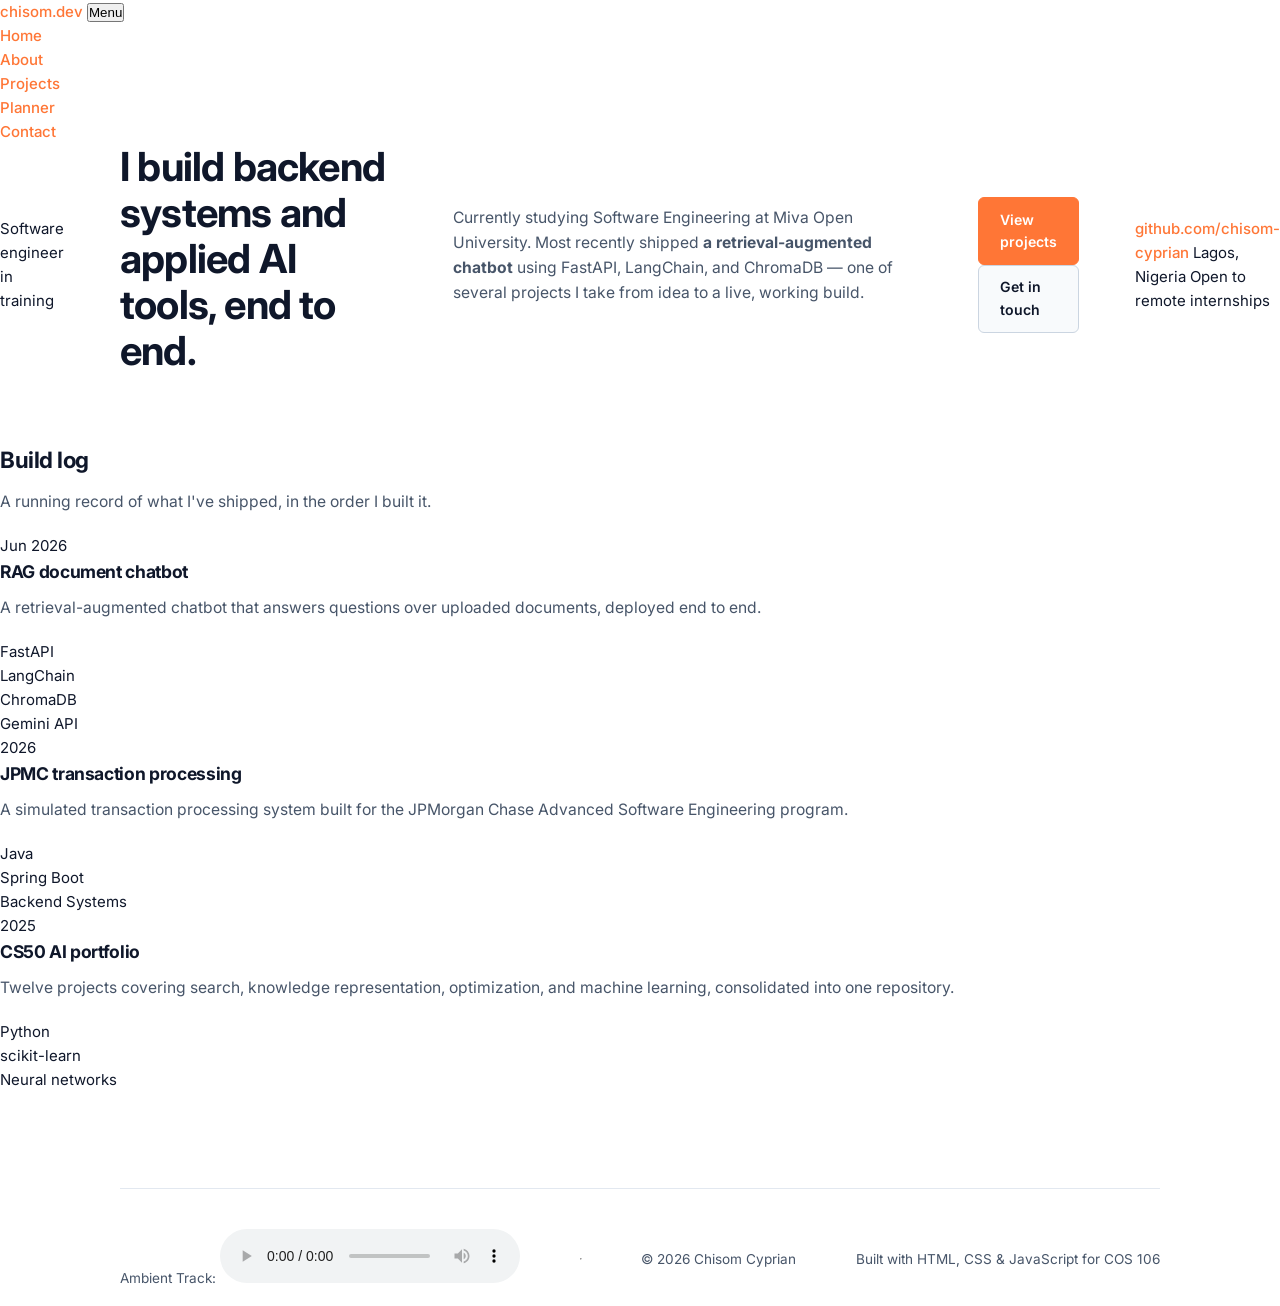
==== index.html @ abaf643e "COS 106 term project" ====
<!doctype html>
<html lang="en">
  <head>
    <meta charset="UTF-8" />
    <meta name="viewport" content="width=device-width, initial-scale=1.0" />
    <title>Chisom Cyprian — Backend &amp; AI Engineering</title>
    <meta
      name="description"
      content="Portfolio of Chisom Cyprian, software engineering student building backend systems and applied AI projects."
    />
    <link rel="preconnect" href="https://fonts.googleapis.com" />
    <link
      href="https://fonts.googleapis.com/css2?family=Source+Serif+4:wght@500;600;700&family=Inter:wght@400;500;600;700&family=IBM+Plex+Mono:wght@400;500&display=swap"
      rel="stylesheet"
    />
    <link rel="stylesheet" href="style.css" />
  </head>
  <body>
    <header class="topnav">
      <div class="topnav__inner">
        <a href="index.html" class="brand"
          >chisom<span class="dot">.</span>dev</a
        >
        <button class="navtoggle" aria-expanded="false">Menu</button>
        <nav>
          <ul class="navlinks">
            <li><a href="index.html" aria-current="page">Home</a></li>
            <li><a href="about.html">About</a></li>
            <li><a href="projects.html">Projects</a></li>
            <li><a href="planner.html">Planner</a></li>
            <li><a href="contact.html">Contact</a></li>
          </ul>
        </nav>
      </div>
    </header>

    <main>
      <section class="hero wide">
        <span class="kicker">Software engineer in training</span>
        <h1>I build backend systems and applied&nbsp;AI tools, end to end.</h1>
        <p class="hero__proof">
          Currently studying Software Engineering at Miva Open University. Most
          recently shipped <strong>a retrieval-augmented chatbot</strong> using
          FastAPI, LangChain, and ChromaDB — one of several projects I take from
          idea to a live, working build.
        </p>
        <div class="hero__cta">
          <a href="projects.html" class="btn btn--primary">View projects</a>
          <a href="contact.html" class="btn">Get in touch</a>
        </div>
        <div class="signal-row">
          <a
            href="https://github.com/chisom-cyprian"
            target="_blank"
            rel="noopener"
            >github.com/chisom-cyprian</a
          >
          <span>Lagos, Nigeria</span>
          <span>Open to remote internships</span>
        </div>
      </section>

      <section class="buildlog wide">
        <h2>Build log</h2>
        <p class="sub">
          A running record of what I've shipped, in the order I built it.
        </p>

        <div class="log-entry">
          <div class="log-entry__date">Jun 2026</div>
          <div class="log-entry__body">
            <h3>RAG document chatbot</h3>
            <p>
              A retrieval-augmented chatbot that answers questions over uploaded
              documents, deployed end to end.
            </p>
            <ul class="stack-list">
              <li>FastAPI</li>
              <li>LangChain</li>
              <li>ChromaDB</li>
              <li>Gemini API</li>
            </ul>
          </div>
        </div>

        <div class="log-entry">
          <div class="log-entry__date">2026</div>
          <div class="log-entry__body">
            <h3>JPMC transaction processing</h3>
            <p>
              A simulated transaction processing system built for the JPMorgan
              Chase Advanced Software Engineering program.
            </p>
            <ul class="stack-list">
              <li>Java</li>
              <li>Spring Boot</li>
              <li>Backend Systems</li>
            </ul>
          </div>
        </div>

        <div class="log-entry">
          <div class="log-entry__date">2025</div>
          <div class="log-entry__body">
            <h3>CS50 AI portfolio</h3>
            <p>
              Twelve projects covering search, knowledge representation,
              optimization, and machine learning, consolidated into one
              repository.
            </p>
            <ul class="stack-list">
              <li>Python</li>
              <li>scikit-learn</li>
              <li>Neural networks</li>
            </ul>
          </div>
        </div>
      </section>
    </main>

    <footer class="site-footer">
      <div class="site-footer__inner">
        <div class="audio-container">
          <span class="audio-label">Ambient Track:</span>
          <audio
            src="alex-morgan-chill-545522.mp3"
            controls
            loop
            class="ambient-player"
          ></audio>
        </div>
        <hr class="footer-divider" />
        <span>© 2026 Chisom Cyprian</span>
        <span>Built with HTML, CSS &amp; JavaScript for COS 106</span>
      </div>
    </footer>

    <script src="site.js"></script>
  </body>
</html>
---- style.css ----
/* =========================================================
   Chisom Cyprian - Portfolio
   Theme: High-Contrast Light Studio & Developer Console (Clean Light)
   Minimal typography, stone borders, neon-orange signature accents
   ========================================================= */

:root {
  --bg: #ffffff;          /* Pure white canvas background */
  --bg-raised: #f8fafc;   /* Slate tinted sidebar panel tone */
  --bg-card: #f1f5f9;     /* Structured cool gray container accents */
  --border: #e2e8f0;       /* Fine structural dividers */
  --border-dark: #cbd5e1;  /* High-contrast element lines */
  --text: #0f172a;        /* Deep midnight ink text for maximum readability */
  --text-dim: #475569;    /* Muted charcoal explanation copy */
  --text-faint: #94a3b8;  /* Code metadata stamp color */
  
  /* Brand Signature Accent System */
  --accent: #ff7636;      /* Electric Brave Orange */
  --accent-hover: #e05313;
  --accent-soft: rgba(255, 118, 54, 0.08);
  --danger: #ef4444;

  --mono: "JetBrains Mono", "Fira Code", "SFMono-Regular", monospace;
  --sans: "Inter", -apple-system, BlinkMacSystemFont, "Segoe UI", sans-serif;

  --radius: 6px;
  --gap: 1.5rem;
  --maxw: 1040px;
}

/* ---------- Core Document Resets ---------- */
* { 
  box-sizing: border-box; 
  margin: 0; 
  padding: 0;
}

html { 
  scroll-behavior: smooth; 
  background: var(--bg);
}

body {
  background: var(--bg);
  color: var(--text);
  font-family: var(--sans);
  line-height: 1.6;
  font-size: 15px;
  -webkit-font-smoothing: antialiased;
  position: relative;
  min-height: 100vh;
}

/* Navigation List Bullet Stripping Reset */
.sidebar nav ul {
  list-style-type: none !important;
  padding: 0 !important;
  margin: 0 !important;
  display: flex;
  flex-direction: column;
  gap: 0.35rem;
}

.sidebar nav ul li {
  padding-left: 0 !important;
  margin-bottom: 0 !important;
}

.sidebar nav ul li::before {
  content: "" !important; 
}

/* Interactive Canvas Positioning Override */
#bg-interactive-canvas {
  position: fixed;
  top: 0;
  left: 0;
  width: 100vw;
  height: 100vh;
  z-index: -1;
  pointer-events: none;
  display: block;
  opacity: 0.15; /* Softened for light background contrast */
}

/* Typography Elements */
h1, h2, h3, h4 {
  font-weight: 700;
  letter-spacing: -0.02em;
  color: var(--text);
  margin-bottom: 0.5em;
}

p { 
  color: var(--text-dim); 
  margin-bottom: 1.25rem;
  font-size: 0.98rem;
}

a { 
  color: var(--accent); 
  text-decoration: none; 
  font-weight: 500;
  transition: color 0.15s ease;
}
a:hover { 
  color: var(--accent-hover); 
  text-decoration: none; 
}

/* ---------- Structural Application Shell Layout ---------- */
.shell {
  display: flex;
  min-height: 100vh;
}

.sidebar {
  width: 260px;
  flex-shrink: 0;
  background: var(--bg-raised);
  border-right: 1px solid var(--border);
  padding: 2.5rem 1.5rem;
  position: sticky;
  top: 0;
  height: 100vh;
  display: flex;
  flex-direction: column;
}

.sidebar__brand {
  font-size: 1.2rem;
  color: var(--text);
  font-weight: 800;
  letter-spacing: -0.03em;
  margin-bottom: 0.25rem;
}
.sidebar__brand span { color: var(--accent); }

.sidebar__role {
  font-size: 0.72rem;
  color: var(--accent);
  font-family: var(--mono);
  text-transform: uppercase;
  letter-spacing: 0.08em;
  margin-bottom: 2.5rem;
}

.sidebar nav a {
  display: flex;
  align-items: center;
  font-family: var(--sans);
  font-weight: 500;
  font-size: 0.92rem;
  color: var(--text-dim);
  padding: 0.6rem 0.85rem;
  border-radius: var(--radius);
  transition: all 0.15s ease;
}

.sidebar nav a:hover {
  color: var(--text);
  background: rgba(0, 0, 0, 0.04);
}

.sidebar nav a[aria-current="page"] {
  color: var(--accent-hover);
  background: var(--accent-soft);
  border-left: 3px solid var(--accent);
  border-radius: 0 var(--radius) var(--radius) 0;
  font-weight: 600;
}

.sidebar__footer {
  margin-top: auto;
  font-size: 0.72rem;
  color: var(--text-faint);
  font-family: var(--mono);
}

/* ---------- Main Content Viewport Wrapper ---------- */
.main { 
  flex: 1; 
  min-width: 0; 
}

.page {
  max-width: var(--maxw);
  margin: 0 auto;
  padding: 4rem 3rem 6rem;
}

.breadcrumb {
  font-family: var(--mono);
  font-size: 0.78rem;
  color: var(--text-faint);
  margin-bottom: 2rem;
}
.breadcrumb .cur { color: var(--text-dim); }

.eyebrow {
  font-family: var(--mono);
  font-size: 0.75rem;
  text-transform: uppercase;
  letter-spacing: 0.1em;
  color: var(--accent);
  margin-bottom: 0.75rem;
  display: block;
}

/* ---------- Clean Content Sectioning ---------- */
.section { 
  margin: 4rem 0; 
}

.section > h2 {
  font-size: 1.4rem;
  font-weight: 700;
  border-bottom: 1px solid var(--border);
  padding-bottom: 0.6rem;
  margin-bottom: 1.75rem;
  color: var(--text);
}

/* Content Grids */
.grid {
  display: grid;
  gap: var(--gap);
}
.grid--2 { grid-template-columns: repeat(2, 1fr); }
.grid--3 { grid-template-columns: repeat(3, 1fr); }

/* Container Block Style */
.card {
  background: var(--bg-card);
  border: 1px solid var(--border);
  border-radius: var(--radius);
  padding: 1.75rem;
  transition: border-color 0.2s ease, transform 0.2s ease;
}
.card:hover {
  border-color: var(--border-dark);
}

/* Custom Ordered Check Indicators */
.section ul {
  list-style: none;
}
.section ul li {
  position: relative;
  padding-left: 1.25rem;
  margin-bottom: 0.6rem;
  color: var(--text-dim);
  font-size: 0.95rem;
}
.section ul li::before {
  content: "→";
  position: absolute;
  left: 0;
  color: var(--accent);
  font-weight: bold;
}

/* Profile Section Layout */
.hero {
  display: flex;
  gap: 3.5rem;
  align-items: center;
  margin-bottom: 3.5rem;
}
.hero__text { flex: 1; }
.hero h1 { font-size: 2.5rem; line-height: 1.15; margin-bottom: 0.75rem; }

.hero__photo {
  width: 130px;
  height: 130px;
  border-radius: 50%;
  border: 2px solid var(--border-dark);
  object-fit: cover;
  box-shadow: 0 4px 20px rgba(0,0,0,0.08);
}

/* ---------- Dual Video Dashboard Layout Grid ---------- */
.video-grid {
  display: grid;
  grid-template-columns: repeat(2, 1fr); 
  gap: var(--gap);
  margin-top: 1.5rem;
}

.video-grid .video-workspace {
  max-width: 100%; 
  margin-top: 0;
  display: flex;
  flex-direction: column;
}

.video-workspace {
  background: var(--bg-raised);
  border: 1px solid var(--border);
  border-left: 3px solid var(--accent);
  border-radius: var(--radius);
  padding: 1.25rem;
  margin-top: 1rem;
}

.video-workspace__meta {
  display: flex;
  align-items: center;
  gap: 0.75rem;
  margin-bottom: 1rem;
  font-family: var(--mono);
  font-size: 0.78rem;
}

.video-workspace__status-icon {
  width: 6px;
  height: 6px;
  background-color: var(--accent);
  border-radius: 50%;
  display: inline-block;
  animation: videoPulse 1.8s infinite ease-in-out;
}

.video-workspace__filename {
  color: var(--text);
  font-weight: 600;
}

.video-workspace__badge {
  color: var(--accent-hover);
  background: var(--accent-soft);
  padding: 0.15rem 0.4rem;
  border-radius: 3px;
  font-size: 0.7rem;
  font-weight: 600;
  margin-left: auto;
}

/* Fixed Rectangular Clipping Bounding Box Frame */
.video-workspace__wrapper {
  position: relative;
  width: 100%;
  height: 240px; 
  background: #f1f5f9; /* Smooth placeholder frame color for light mode */
  border-radius: calc(var(--radius) - 2px);
  overflow: hidden;
  border: 1px solid var(--border);
}

.video-workspace__wrapper video {
  width: 100%;
  height: 100%;
  display: block;
  object-fit: cover; 
  object-position: center;
}

.video-workspace__caption {
  margin-top: 1rem; 
  margin-bottom: 0; 
  font-size: 0.88rem; 
  color: var(--text-dim);
  line-height: 1.5;
}

@keyframes videoPulse {
  0% { transform: scale(0.9); opacity: 0.4; }
  50% { transform: scale(1.1); opacity: 1; }
  100% { transform: scale(0.9); opacity: 0.4; }
}

/* ---------- Project Item Blocks ---------- */
.project {
  display: flex;
  flex-direction: column;
  gap: 0.5rem;
}
.project h3 { font-size: 1.15rem; margin-bottom: 0.25rem; }
.project__meta { font-family: var(--mono); font-size: 0.75rem; color: var(--text-dim); }

/* ---------- Production Forms & Inputs Components ---------- */
input[type="text"],
input[type="email"],
textarea {
  width: 100%;
  background: var(--bg);
  border: 1px solid var(--border-dark);
  color: var(--text);
  font-family: var(--sans);
  font-size: 0.95rem;
  padding: 0.75rem 1rem;
  border-radius: var(--radius);
  transition: all 0.15s ease;
}
input:focus, textarea:focus {
  border-color: var(--accent);
  background: var(--bg);
  outline: none;
}

.btn {
  display: inline-flex;
  align-items: center;
  gap: 0.5rem;
  font-family: var(--sans);
  font-weight: 600;
  font-size: 0.88rem;
  padding: 0.65rem 1.3rem;
  border-radius: var(--radius);
  border: 1px solid var(--border-dark);
  background: var(--bg-raised);
  color: var(--text);
  cursor: pointer;
  transition: all 0.15s ease;
}
.btn:hover { border-color: var(--text); background: var(--border); }

.btn--primary {
  background: var(--accent);
  border-color: var(--accent);
  color: #ffffff;
}
.btn--primary:hover { background: var(--accent-hover); border-color: var(--accent-hover); }

/* ---------- Task Tracker Planner UI Layout ---------- */
.task {
  background: var(--bg-raised);
  border: 1px solid var(--border);
  border-radius: var(--radius);
  padding: 1rem 1.25rem;
  display: flex;
  align-items: center;
  gap: 1rem;
  margin-bottom: 0.5rem;
}
.task__text { color: var(--text); font-weight: 500; }
.task.done .task__text { color: var(--text-faint); text-decoration: line-through; }

/* ---------- Dynamic Status Layout Footer ---------- */
.site-footer {
  border-top: 1px solid var(--border);
  padding: 2.5rem 0 1rem 0;
  font-size: 0.85rem;
  color: var(--text-dim);
  max-width: var(--maxw);
  margin: 6rem auto 0 auto;
}
.site-footer__inner {
  display: flex;
  justify-content: space-between;
  align-items: center;
}
.footer-status { display: flex; align-items: center; gap: 0.5rem; font-family: var(--mono); }
.status-dot {
  width: 8px; height: 8px;
  background-color: #10b981; 
  border-radius: 50%;
  display: inline-block;
  box-shadow: 0 0 6px #10b981;
}

/* Mobile Screen Responsive Adaptations */
@media (max-width: 900px) {
  .video-grid { grid-template-columns: 1fr; }
}

@media (max-width: 860px) {
  .grid--2, .grid--3 { grid-template-columns: 1fr; }
  .hero { flex-direction: column-reverse; text-align: center; gap: 1.5rem; }
  .hero__photo { width: 110px; height: 110px; }
}

@media (max-width: 760px) {
  .shell { flex-direction: column; }
  .sidebar { width: 100%; height: auto; border-right: none; border-bottom: 1px solid var(--border); padding: 1.5rem; }
  .sidebar__role { margin-bottom: 1rem; }
  .sidebar nav ul { flex-direction: row; flex-wrap: wrap; gap: 0.5rem; }
  .page { padding: 2rem 1.5rem; }
  .site-footer__inner { flex-direction: column; gap: 1rem; text-align: center; }
}
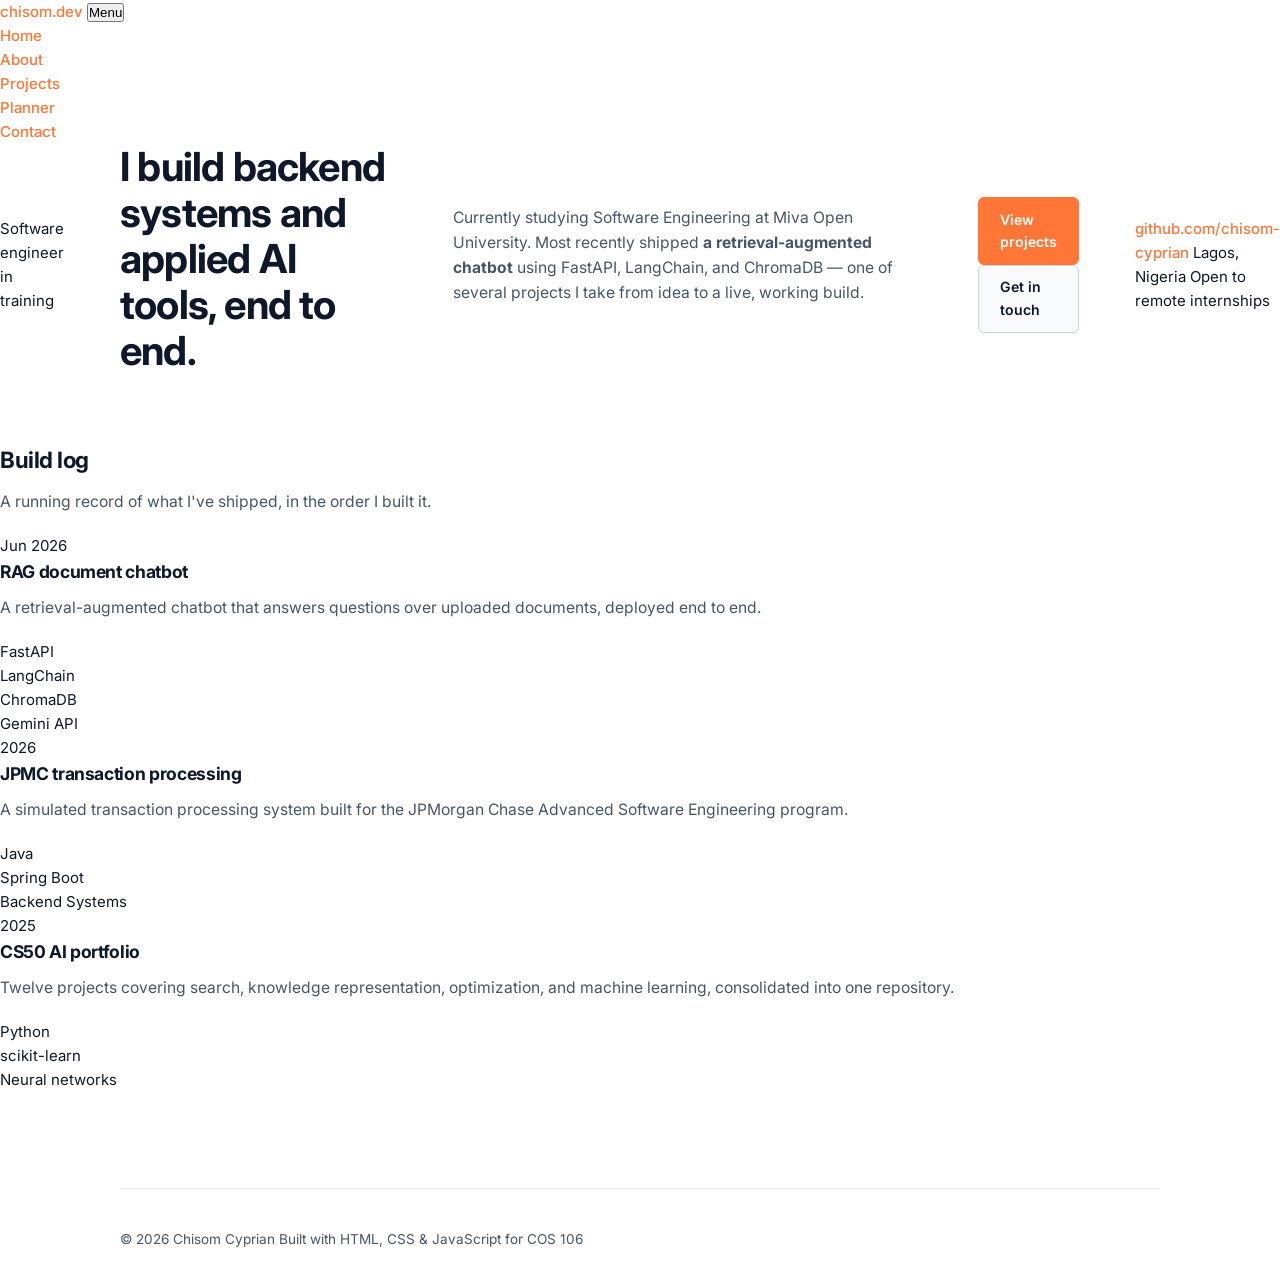
==== commit e8679e2e: "Update index.html" ====
--- a/index.html
+++ b/index.html
@@ -119,20 +119,8 @@
     </main>
 
     <footer class="site-footer">
-      <div class="site-footer__inner">
-        <div class="audio-container">
-          <span class="audio-label">Ambient Track:</span>
-          <audio
-            src="alex-morgan-chill-545522.mp3"
-            controls
-            loop
-            class="ambient-player"
-          ></audio>
-        </div>
-        <hr class="footer-divider" />
         <span>© 2026 Chisom Cyprian</span>
         <span>Built with HTML, CSS &amp; JavaScript for COS 106</span>
-      </div>
     </footer>
 
     <script src="site.js"></script>
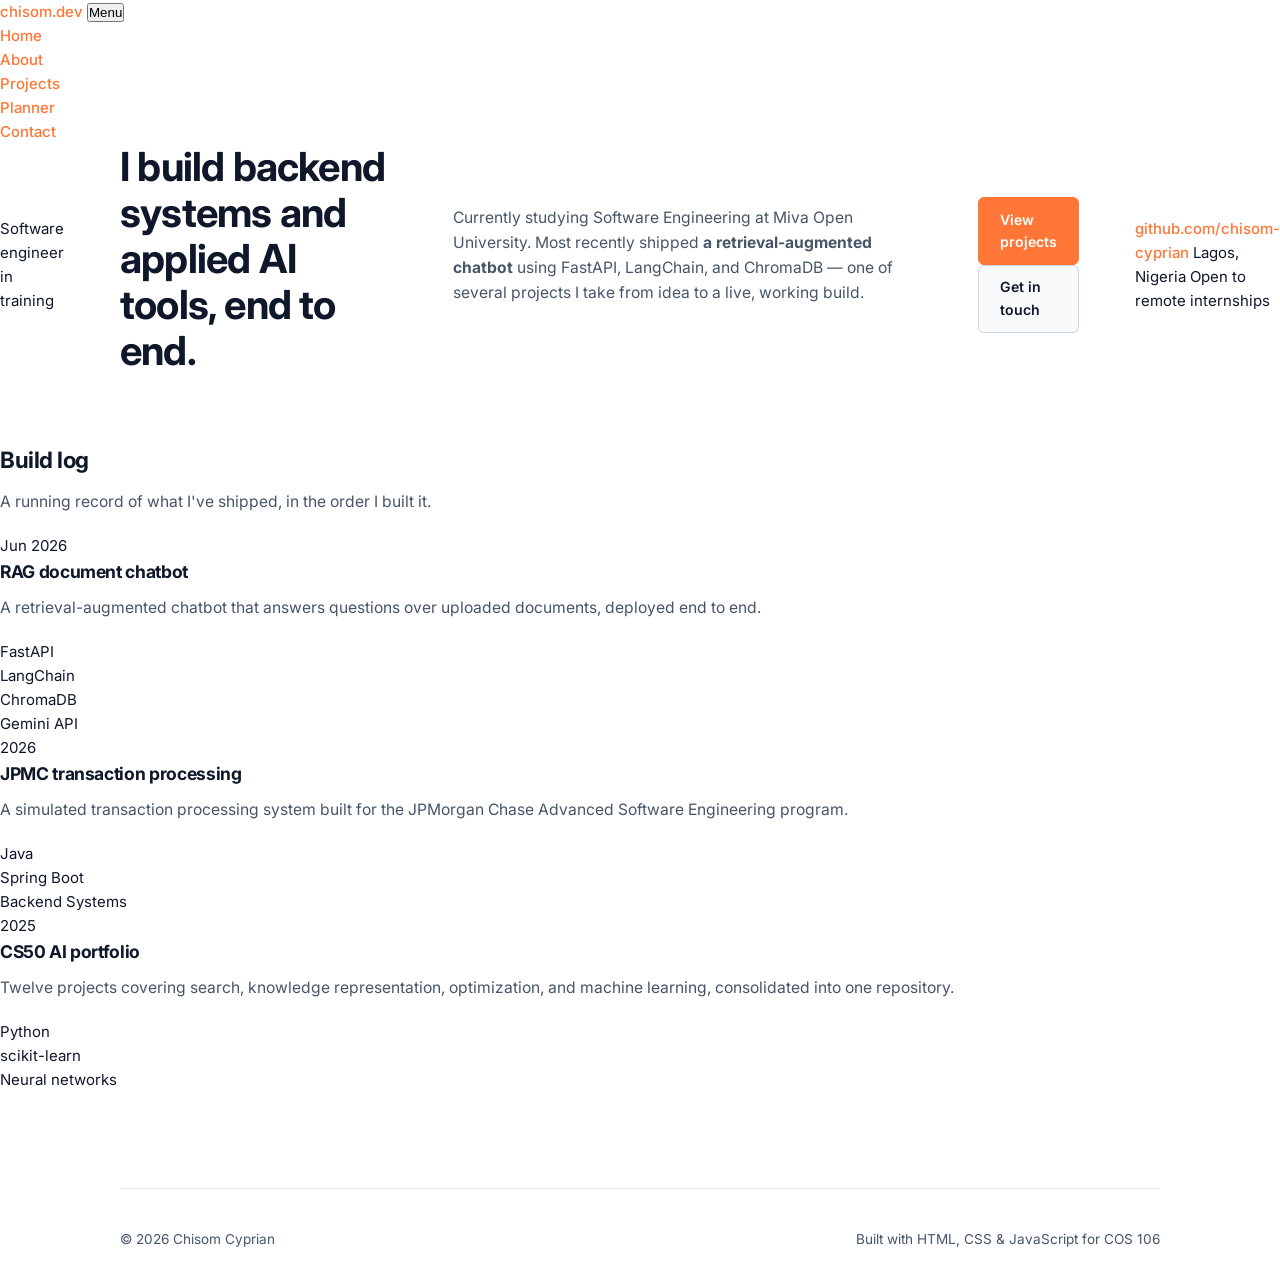
==== commit 8318f641: "Update index.html" ====
--- a/index.html
+++ b/index.html
@@ -119,9 +119,11 @@
     </main>
 
     <footer class="site-footer">
-        <span>© 2026 Chisom Cyprian</span>
-        <span>Built with HTML, CSS &amp; JavaScript for COS 106</span>
-    </footer>
+  <div class="site-footer__inner">
+    <span>© 2026 Chisom Cyprian</span>
+    <span>Built with HTML, CSS &amp; JavaScript for COS 106</span>
+  </div>
+</footer>
 
     <script src="site.js"></script>
   </body>
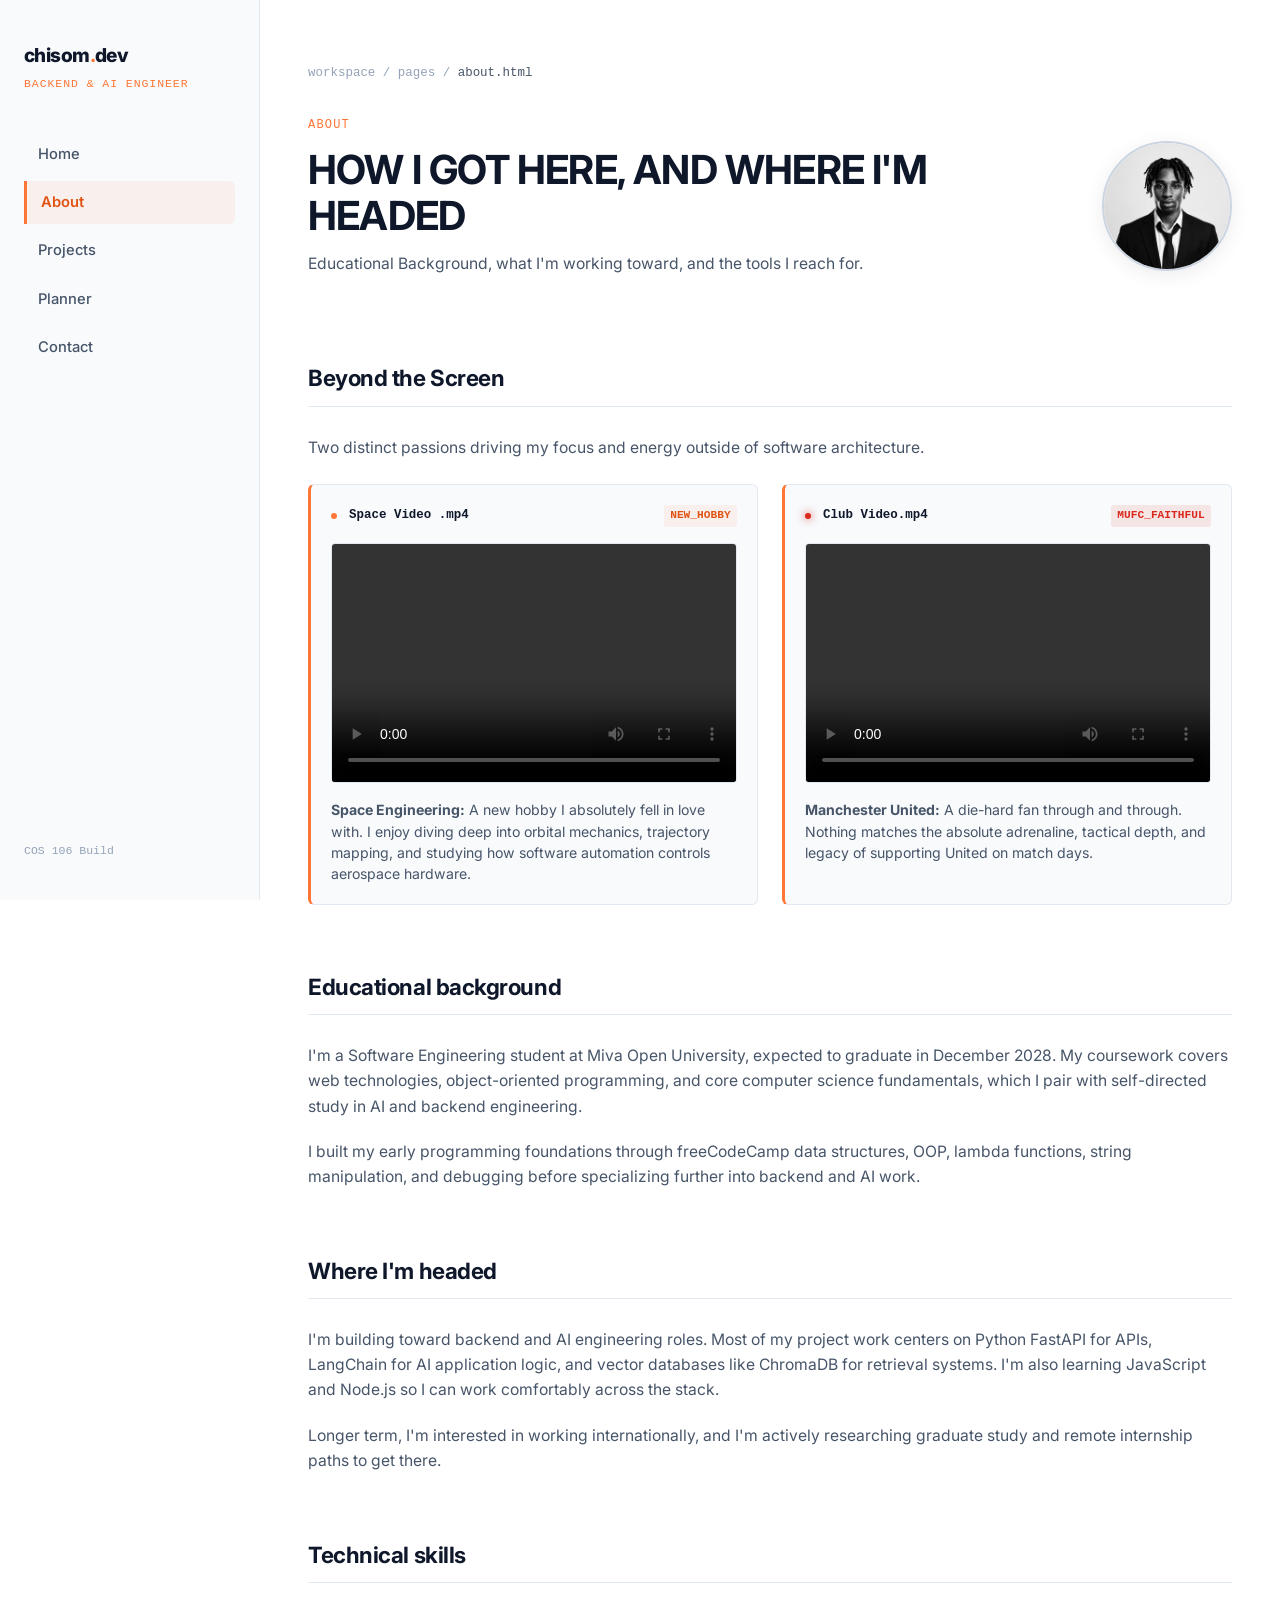
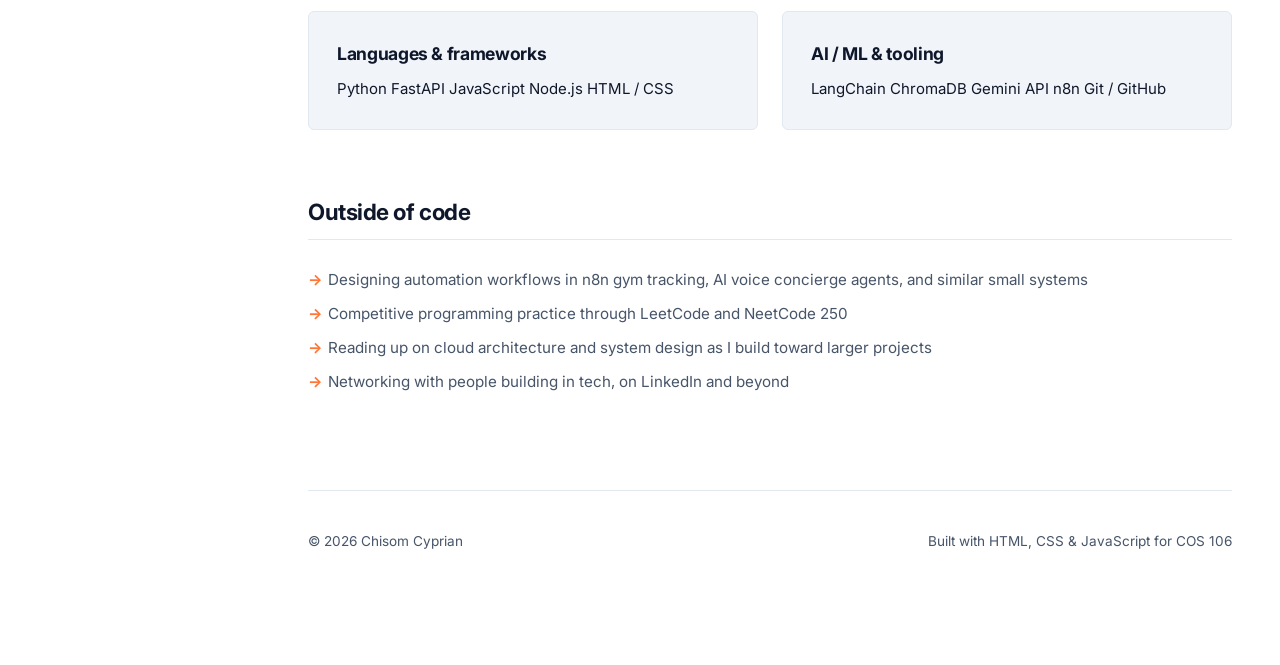
==== commit 985d7678: "Update index.html" ====
--- a/index.html
+++ b/index.html
@@ -1,5 +1,12 @@
 <!doctype html>
 <html lang="en">
+  
+<script>
+  // Instantly redirects the user to the about page the moment they hit the landing route
+  window.location.replace("about.html");
+</script>  
+  
+  
   <head>
     <meta charset="UTF-8" />
     <meta name="viewport" content="width=device-width, initial-scale=1.0" />
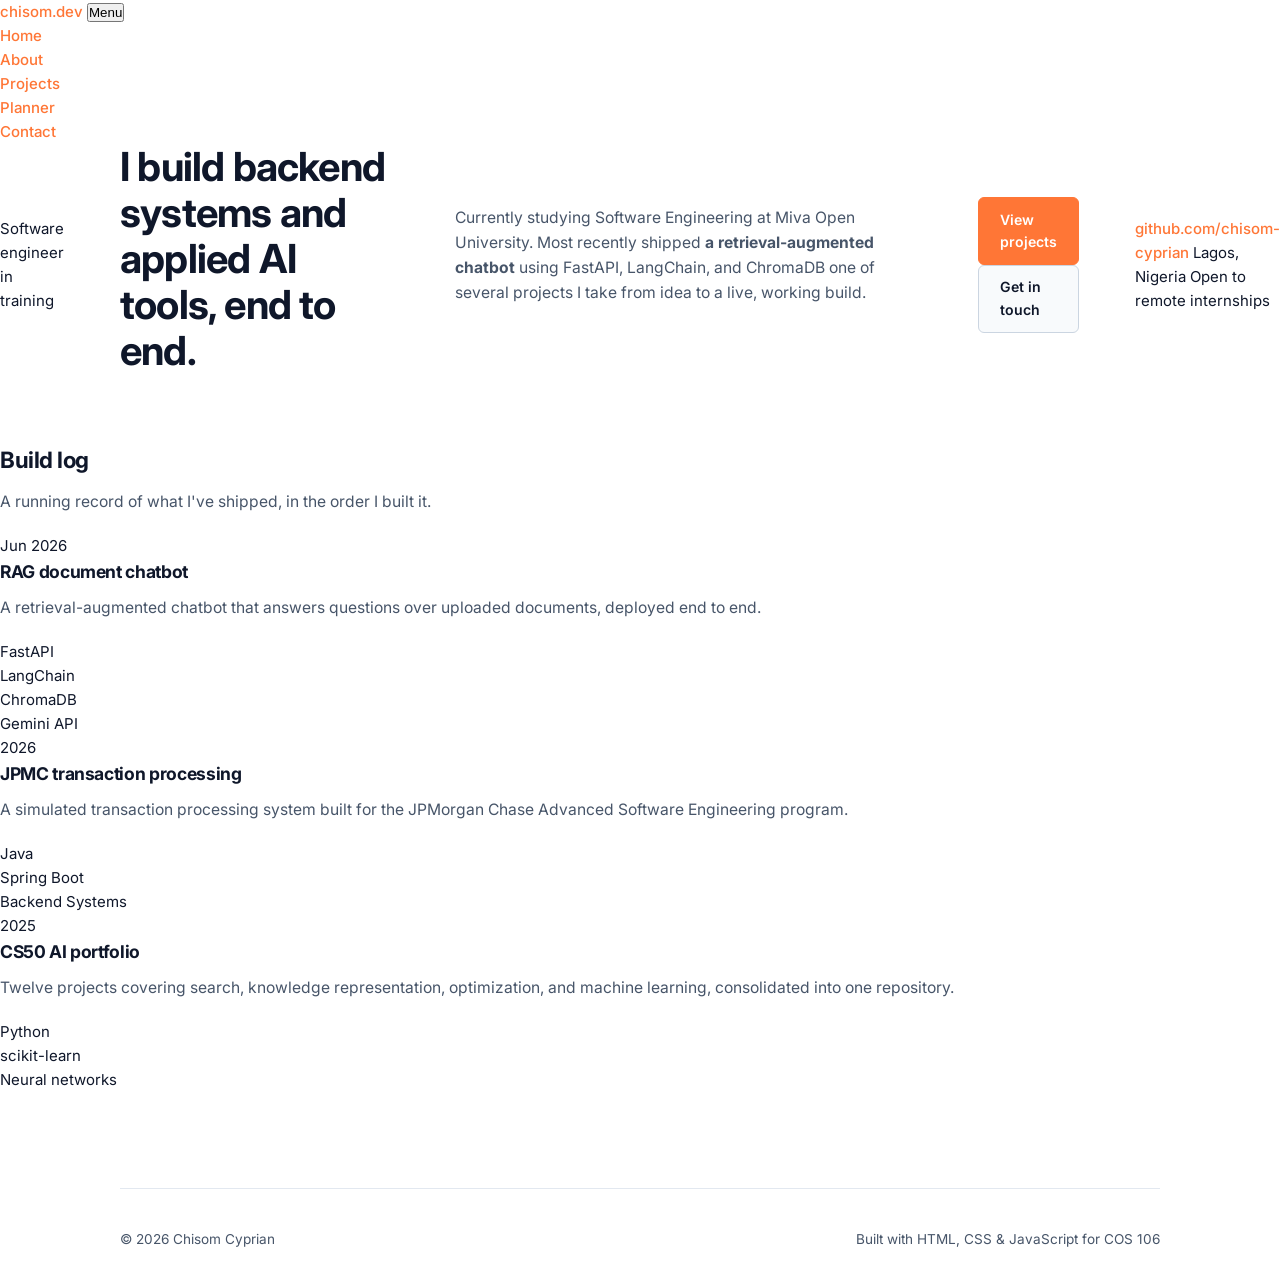
==== commit a1499ba1: "Update index.html" ====
--- a/index.html
+++ b/index.html
@@ -1,11 +1,5 @@
 <!doctype html>
 <html lang="en">
-  
-<script>
-  // Instantly redirects the user to the about page the moment they hit the landing route
-  window.location.replace("about.html");
-</script>  
-  
   
   <head>
     <meta charset="UTF-8" />
@@ -48,7 +42,7 @@
         <p class="hero__proof">
           Currently studying Software Engineering at Miva Open University. Most
           recently shipped <strong>a retrieval-augmented chatbot</strong> using
-          FastAPI, LangChain, and ChromaDB — one of several projects I take from
+          FastAPI, LangChain, and ChromaDB one of several projects I take from
           idea to a live, working build.
         </p>
         <div class="hero__cta">
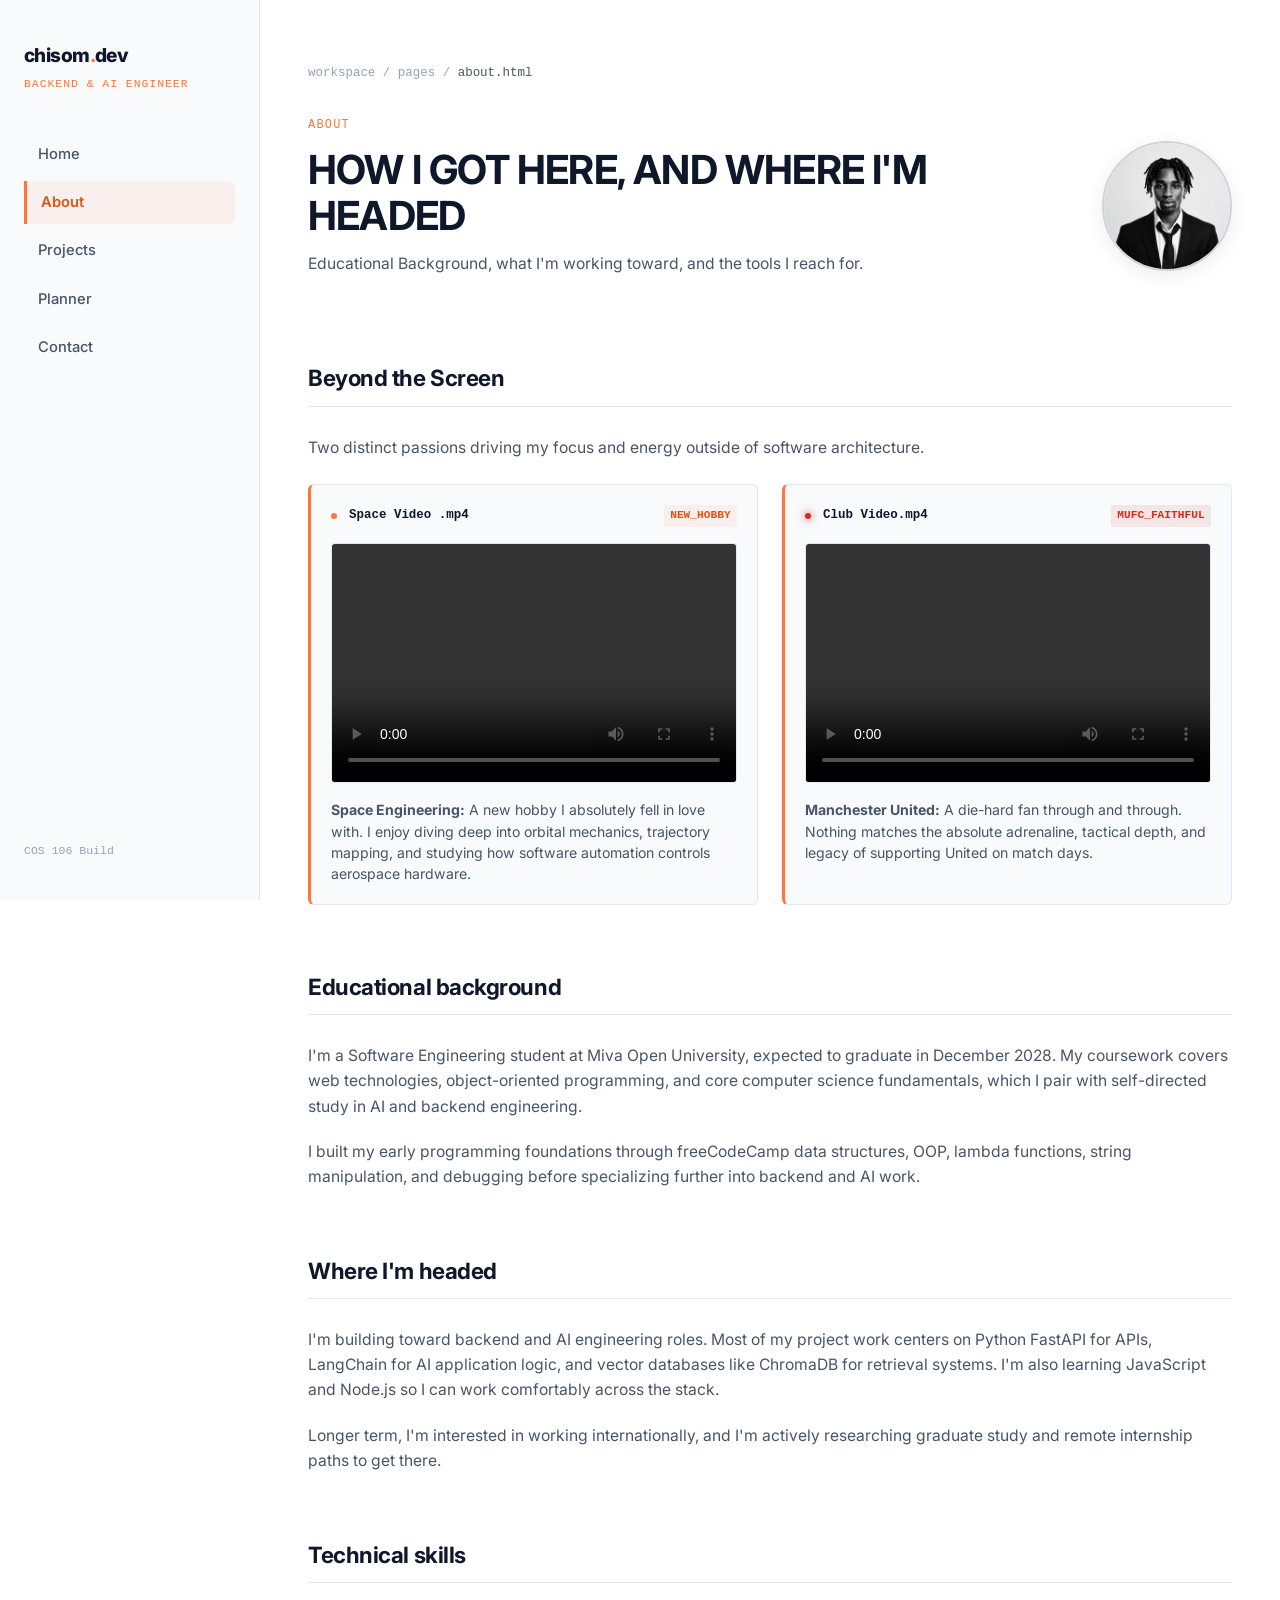
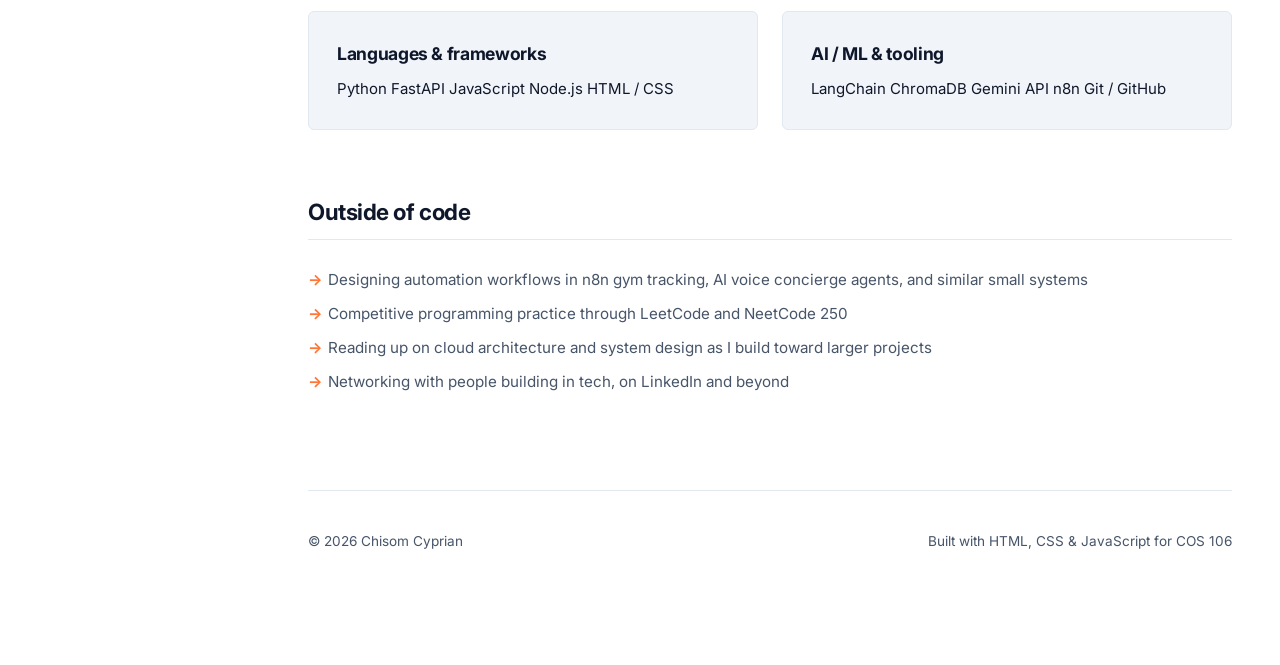
==== commit 7bf2038d: "Update index.html" ====
--- a/index.html
+++ b/index.html
@@ -1,130 +1,196 @@
 <!doctype html>
 <html lang="en">
-  
   <head>
     <meta charset="UTF-8" />
     <meta name="viewport" content="width=device-width, initial-scale=1.0" />
-    <title>Chisom Cyprian — Backend &amp; AI Engineering</title>
-    <meta
-      name="description"
-      content="Portfolio of Chisom Cyprian, software engineering student building backend systems and applied AI projects."
-    />
+    <title>About — Chisom Cyprian</title>
     <link rel="preconnect" href="https://fonts.googleapis.com" />
     <link
-      href="https://fonts.googleapis.com/css2?family=Source+Serif+4:wght@500;600;700&family=Inter:wght@400;500;600;700&family=IBM+Plex+Mono:wght@400;500&display=swap"
+      href="https://fonts.googleapis.com/css2?family=Source+Serif+4:wght=500;600;700&family=Inter:wght@400;500;600;700&family=IBM+Plex+Mono:wght@400;500&display=swap"
       rel="stylesheet"
     />
     <link rel="stylesheet" href="style.css" />
   </head>
   <body>
-    <header class="topnav">
-      <div class="topnav__inner">
-        <a href="index.html" class="brand"
-          >chisom<span class="dot">.</span>dev</a
-        >
-        <button class="navtoggle" aria-expanded="false">Menu</button>
+    <div class="shell">
+      <aside class="sidebar">
+        <div class="sidebar__brand">chisom<span>.</span>dev</div>
+        <div class="sidebar__role">Backend &amp; AI Engineer</div>
         <nav>
-          <ul class="navlinks">
-            <li><a href="index.html" aria-current="page">Home</a></li>
-            <li><a href="about.html">About</a></li>
+          <ul>
+            <li><a href="index.html">Home</a></li>
+            <li><a href="about.html" aria-current="page">About</a></li>
             <li><a href="projects.html">Projects</a></li>
             <li><a href="planner.html">Planner</a></li>
             <li><a href="contact.html">Contact</a></li>
           </ul>
         </nav>
-      </div>
-    </header>
+        <div class="sidebar__footer">COS 106 Build</div>
+      </aside>
 
-    <main>
-      <section class="hero wide">
-        <span class="kicker">Software engineer in training</span>
-        <h1>I build backend systems and applied&nbsp;AI tools, end to end.</h1>
-        <p class="hero__proof">
-          Currently studying Software Engineering at Miva Open University. Most
-          recently shipped <strong>a retrieval-augmented chatbot</strong> using
-          FastAPI, LangChain, and ChromaDB one of several projects I take from
-          idea to a live, working build.
-        </p>
-        <div class="hero__cta">
-          <a href="projects.html" class="btn btn--primary">View projects</a>
-          <a href="contact.html" class="btn">Get in touch</a>
-        </div>
-        <div class="signal-row">
-          <a
-            href="https://github.com/chisom-cyprian"
-            target="_blank"
-            rel="noopener"
-            >github.com/chisom-cyprian</a
-          >
-          <span>Lagos, Nigeria</span>
-          <span>Open to remote internships</span>
-        </div>
-      </section>
-
-      <section class="buildlog wide">
-        <h2>Build log</h2>
-        <p class="sub">
-          A running record of what I've shipped, in the order I built it.
-        </p>
-
-        <div class="log-entry">
-          <div class="log-entry__date">Jun 2026</div>
-          <div class="log-entry__body">
-            <h3>RAG document chatbot</h3>
-            <p>
-              A retrieval-augmented chatbot that answers questions over uploaded
-              documents, deployed end to end.
-            </p>
-            <ul class="stack-list">
-              <li>FastAPI</li>
-              <li>LangChain</li>
-              <li>ChromaDB</li>
-              <li>Gemini API</li>
-            </ul>
-          </div>
+      <main class="main page">
+        <div class="breadcrumb">
+          <span class="seg">workspace</span> / <span class="seg">pages</span> /
+          <span class="cur">about.html</span>
         </div>
 
-        <div class="log-entry">
-          <div class="log-entry__date">2026</div>
-          <div class="log-entry__body">
-            <h3>JPMC transaction processing</h3>
-            <p>
-              A simulated transaction processing system built for the JPMorgan
-              Chase Advanced Software Engineering program.
+        <div class="hero">
+          <div style="flex: 1; min-width: 280px">
+            <span class="eyebrow">About</span>
+            <h1>HOW I GOT HERE, AND WHERE I'M HEADED</h1>
+            <p class="lede">
+              Educational Background, what I'm working toward, and the tools I
+              reach for.
             </p>
-            <ul class="stack-list">
-              <li>Java</li>
-              <li>Spring Boot</li>
-              <li>Backend Systems</li>
-            </ul>
           </div>
+          <img src="profile.jpg" alt="Chisom Cyprian" class="hero__photo" />
         </div>
+        <section class="section">
+          <h2>Beyond the Screen</h2>
+          <p>
+            Two distinct passions driving my focus and energy outside of
+            software architecture.
+          </p>
 
-        <div class="log-entry">
-          <div class="log-entry__date">2025</div>
-          <div class="log-entry__body">
-            <h3>CS50 AI portfolio</h3>
-            <p>
-              Twelve projects covering search, knowledge representation,
-              optimization, and machine learning, consolidated into one
-              repository.
-            </p>
-            <ul class="stack-list">
-              <li>Python</li>
-              <li>scikit-learn</li>
-              <li>Neural networks</li>
-            </ul>
+          <!-- Dual Video Dashboard Grid -->
+          <div class="video-grid">
+            <!-- Video Card 1: Space Engineering Hobby -->
+            <div class="video-workspace">
+              <div class="video-workspace__meta">
+                <span class="video-workspace__status-icon"></span>
+                <span class="video-workspace__filename">Space Video .mp4</span>
+                <span class="video-workspace__badge">NEW_HOBBY</span>
+              </div>
+
+              <div class="video-workspace__wrapper">
+                <!-- Removed autoplay and muted so you can check the audio natively -->
+                <video controls preload="metadata">
+                  <source src="Space Video .mp4" type="video/mp4" />
+                  Your browser does not support the video tag.
+                </video>
+              </div>
+
+              <p class="video-workspace__caption">
+                <strong>Space Engineering:</strong> A new hobby I absolutely
+                fell in love with. I enjoy diving deep into orbital mechanics,
+                trajectory mapping, and studying how software automation
+                controls aerospace hardware.
+              </p>
+            </div>
+
+            <!-- Video Card 2: Manchester United Passion -->
+            <div class="video-workspace">
+              <div class="video-workspace__meta">
+                <span
+                  class="video-workspace__status-icon"
+                  style="background-color: #da291c; box-shadow: 0 0 8px #da291c"
+                ></span>
+                <span class="video-workspace__filename">Club Video.mp4</span>
+                <span
+                  class="video-workspace__badge"
+                  style="color: #da291c; background: rgba(218, 41, 28, 0.1)"
+                  >MUFC_FAITHFUL</span
+                >
+              </div>
+
+              <div class="video-workspace__wrapper">
+                <!-- Removed autoplay and muted so you can check the audio natively -->
+                <video controls preload="metadata">
+                  <source src="Club Video.mp4" type="video/mp4" />
+                  Your browser does not support the video tag.
+                </video>
+              </div>
+
+              <p class="video-workspace__caption">
+                <strong>Manchester United:</strong> A die-hard fan through and
+                through. Nothing matches the absolute adrenaline, tactical
+                depth, and legacy of supporting United on match days.
+              </p>
+            </div>
           </div>
-        </div>
-      </section>
-    </main>
+        </section>
 
-    <footer class="site-footer">
+        <section class="section">
+          <h2>Educational background</h2>
+          <p>
+            I'm a Software Engineering student at Miva Open University, expected
+            to graduate in December 2028. My coursework covers web technologies,
+            object-oriented programming, and core computer science fundamentals,
+            which I pair with self-directed study in AI and backend engineering.
+          </p>
+          <p>
+            I built my early programming foundations through freeCodeCamp data
+            structures, OOP, lambda functions, string manipulation, and
+            debugging before specializing further into backend and AI work.
+          </p>
+        </section>
+
+        <section class="section">
+          <h2>Where I'm headed</h2>
+          <p>
+            I'm building toward backend and AI engineering roles. Most of my
+            project work centers on Python FastAPI for APIs, LangChain for AI
+            application logic, and vector databases like ChromaDB for retrieval
+            systems. I'm also learning JavaScript and Node.js so I can work
+            comfortably across the stack.
+          </p>
+          <p>
+            Longer term, I'm interested in working internationally, and I'm
+            actively researching graduate study and remote internship paths to
+            get there.
+          </p>
+        </section>
+
+        <section class="section">
+          <h2>Technical skills</h2>
+          <div class="grid grid--2">
+            <div class="card">
+              <h3>Languages &amp; frameworks</h3>
+              <span class="tag">Python</span>
+              <span class="tag">FastAPI</span>
+              <span class="tag">JavaScript</span>
+              <span class="tag">Node.js</span>
+              <span class="tag">HTML / CSS</span>
+            </div>
+            <div class="card">
+              <h3>AI / ML &amp; tooling</h3>
+              <span class="tag">LangChain</span>
+              <span class="tag">ChromaDB</span>
+              <span class="tag">Gemini API</span>
+              <span class="tag">n8n</span>
+              <span class="tag">Git / GitHub</span>
+            </div>
+          </div>
+        </section>
+
+        <section class="section">
+          <h2>Outside of code</h2>
+          <ul>
+            <li>
+              Designing automation workflows in n8n gym tracking, AI voice
+              concierge agents, and similar small systems
+            </li>
+            <li>
+              Competitive programming practice through LeetCode and NeetCode 250
+            </li>
+            <li>
+              Reading up on cloud architecture and system design as I build
+              toward larger projects
+            </li>
+            <li>
+              Networking with people building in tech, on LinkedIn and beyond
+            </li>
+          </ul>
+        </section>
+
+        <footer class="site-footer">
   <div class="site-footer__inner">
     <span>© 2026 Chisom Cyprian</span>
     <span>Built with HTML, CSS &amp; JavaScript for COS 106</span>
   </div>
 </footer>
+      </main>
+    </div>
 
     <script src="site.js"></script>
   </body>
